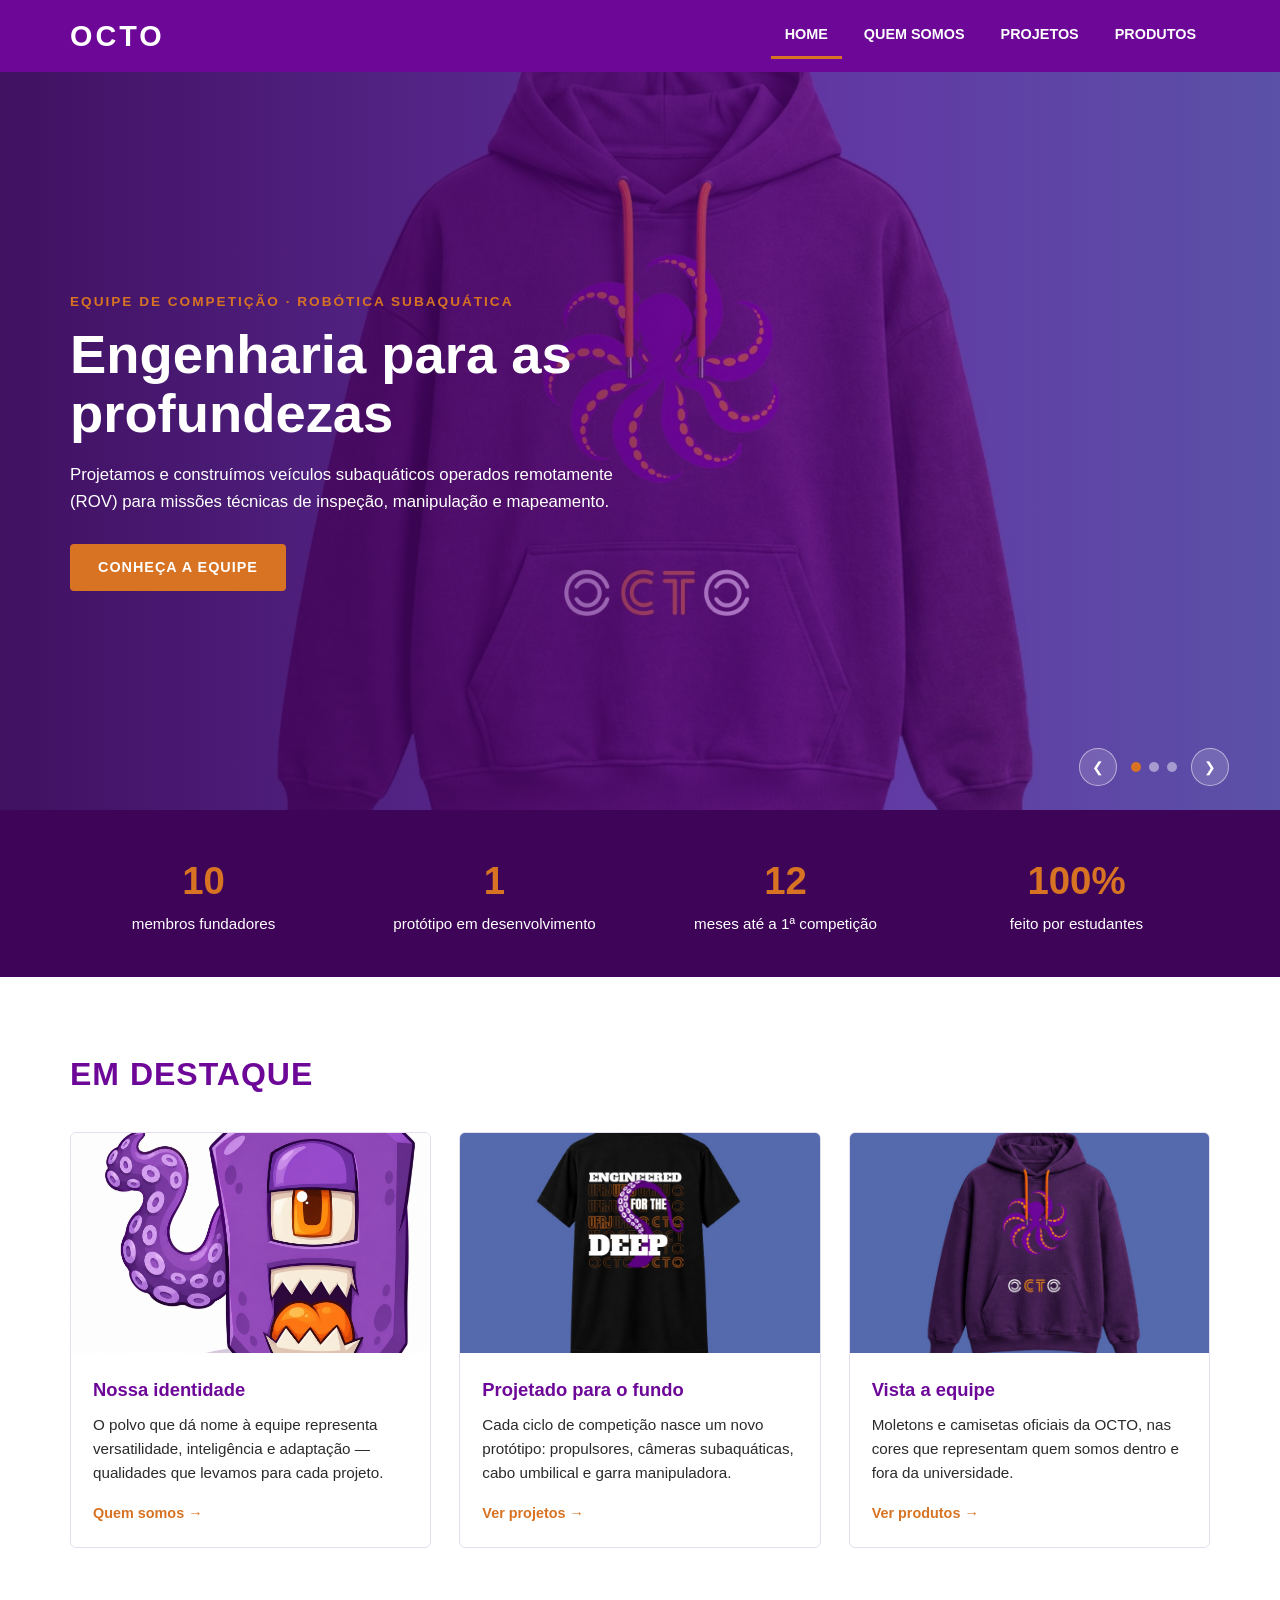
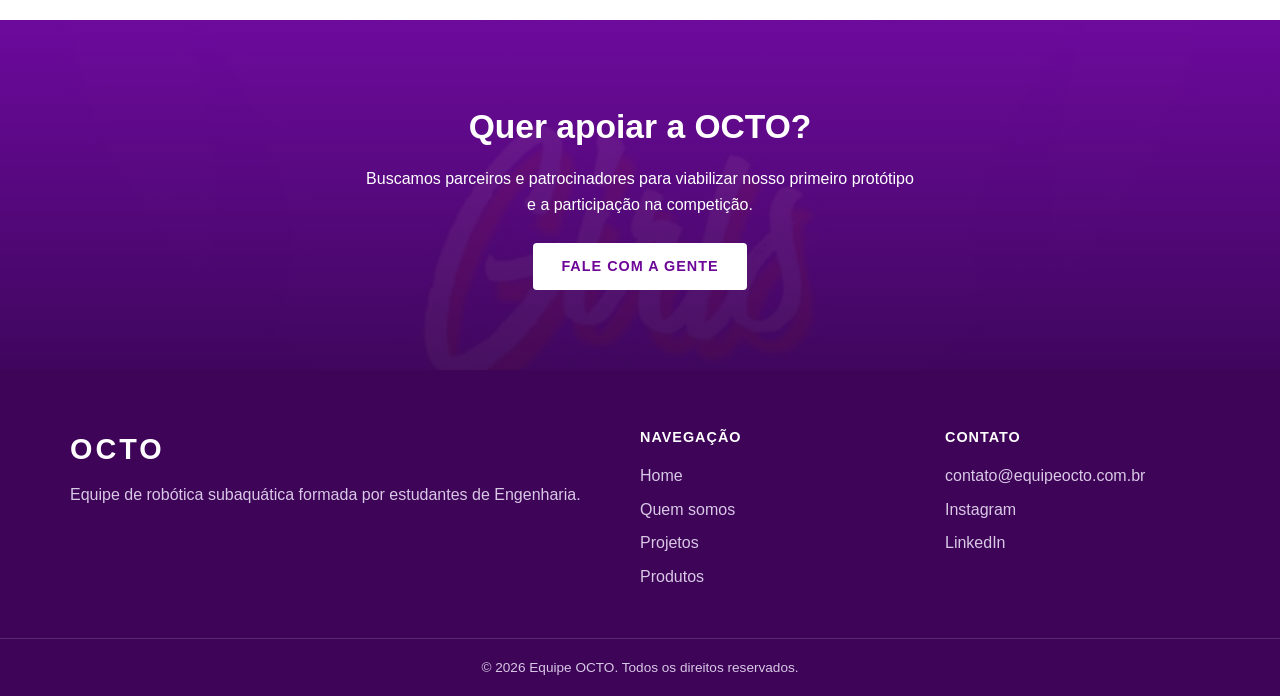
==== index.html @ 863aef0c "feature: Home criada" ====
<!DOCTYPE html>
<html lang="pt-BR">
<head>
  <meta charset="UTF-8">
  <meta name="viewport" content="width=device-width, initial-scale=1.0">
  <title>OCTO — Equipe de Robótica Subaquática</title>
  <meta name="description" content="Site institucional da equipe OCTO, competição de robótica subaquática (ROV).">
  <link rel="stylesheet" href="estilo.css">
</head>
<body>

  <header class="cabecalho" id="cabecalho">
    <div class="container barra">
      <a href="#" class="logo" aria-label="Página inicial da OCTO">OCTO</a>

      <button class="botao-menu" id="botaoMenu" aria-label="Abrir menu" aria-expanded="false">
        <span></span><span></span><span></span>
      </button>

      <nav class="navegacao" id="navegacao">
        <ul>
          <li><a href="#" class="ativo">HOME</a></li>
          <li><a href="#">QUEM SOMOS</a></li>
          <li><a href="#">PROJETOS</a></li>
          <li><a href="#">PRODUTOS</a></li>
        </ul>
      </nav>
    </div>
  </header>

  <main>

    <section class="hero" id="hero">
      <div class="hero-fundo ativo" style="background-image:url('img/foto-hero.png')"></div>
      <div class="hero-fundo" style="background-image:url('img/foto-camisa.png')"></div>
      <div class="hero-fundo" style="background-image:url('img/foto-frase.png')"></div>

      <div class="hero-conteudo container">
        <p class="hero-tag">Equipe de competição · Robótica subaquática</p>
        <h1>Engenharia para as<br>profundezas</h1>
        <p class="hero-texto">Projetamos e construímos veículos subaquáticos operados remotamente (ROV) para missões técnicas de inspeção, manipulação e mapeamento.</p>
        <a href="#" class="botao">Conheça a equipe</a>
      </div>

      <div class="hero-controles">
        <button id="setaAnterior" aria-label="Foto anterior">&#10094;</button>
        <div class="pontos" id="pontos"></div>
        <button id="setaProximo" aria-label="Próxima foto">&#10095;</button>
      </div>
    </section>

    <section class="numeros">
      <div class="container grade-numeros">
        <div class="numero"><strong>10</strong><span>membros fundadores</span></div>
        <div class="numero"><strong>1</strong><span>protótipo em desenvolvimento</span></div>
        <div class="numero"><strong>12</strong><span>meses até a 1ª competição</span></div>
        <div class="numero"><strong>100%</strong><span>feito por estudantes</span></div>
      </div>
    </section>

    <section class="destaques container">
      <h2 class="titulo-secao">Em destaque</h2>
      <div class="grade-cards">
        <article class="card">
          <img src="img/foto-mascote.png" alt="Mascote da equipe OCTO">
          <div class="card-corpo">
            <h3>Nossa identidade</h3>
            <p>O polvo que dá nome à equipe representa versatilidade, inteligência e adaptação — qualidades que levamos para cada projeto.</p>
            <a href="#" class="link-card">Quem somos &rarr;</a>
          </div>
        </article>
        <article class="card">
          <img src="img/foto-camisa.png" alt="Camiseta da equipe com tentáculo de polvo">
          <div class="card-corpo">
            <h3>Projetado para o fundo</h3>
            <p>Cada ciclo de competição nasce um novo protótipo: propulsores, câmeras subaquáticas, cabo umbilical e garra manipuladora.</p>
            <a href="#" class="link-card">Ver projetos &rarr;</a>
          </div>
        </article>
        <article class="card">
          <img src="img/foto-hero.png" alt="Moletom roxo da equipe OCTO">
          <div class="card-corpo">
            <h3>Vista a equipe</h3>
            <p>Moletons e camisetas oficiais da OCTO, nas cores que representam quem somos dentro e fora da universidade.</p>
            <a href="#" class="link-card">Ver produtos &rarr;</a>
          </div>
        </article>
      </div>
    </section>

    <section class="chamada">
      <div class="container chamada-conteudo">
        <h2>Quer apoiar a OCTO?</h2>
        <p>Buscamos parceiros e patrocinadores para viabilizar nosso primeiro protótipo e a participação na competição.</p>
        <a href="#" class="botao botao-claro">Fale com a gente</a>
      </div>
    </section>
  </main>

  <footer class="rodape">
    <div class="container grade-rodape">
      <div>
        <p class="logo logo-rodape">OCTO</p>
        <p>Equipe de robótica subaquática formada por estudantes de Engenharia.</p>
      </div>
      <div>
        <h4>Navegação</h4>
        <ul>
          <li><a href="#">Home</a></li>
          <li><a href="#">Quem somos</a></li>
          <li><a href="#">Projetos</a></li>
          <li><a href="#">Produtos</a></li>
        </ul>
      </div>
      <div>
        <h4>Contato</h4>
        <ul>
          <li><a href="mailto:contato@equipeocto.com.br">contato@equipeocto.com.br</a></li>
          <li><a href="#">Instagram</a></li>
          <li><a href="#">LinkedIn</a></li>
        </ul>
      </div>
    </div>
    <div class="rodape-base">
      <p>&copy; <span id="anoAtual"></span> Equipe OCTO. Todos os direitos reservados.</p>
    </div>
  </footer>

  <button class="voltar-topo" id="voltarTopo" aria-label="Voltar ao topo">&#8679;</button>

  <script src="script.js"></script>
</body>
</html>
---- estilo.css ----
:root {
  --roxo: #6d0798;
  --roxo-logo: #6d0897;
  --roxo-escuro: #3d0457;
  --laranja: #d77323;
  --branco: #ffffff;
  --cinza: #f4f0f7;
  --texto: #2b2b2b;
}

* { margin: 0; padding: 0; box-sizing: border-box; }

body {
  font-family: "Segoe UI", Arial, Helvetica, sans-serif;
  color: var(--texto);
  background: var(--branco);
  line-height: 1.6;
}

img { max-width: 100%; display: block; }
a { text-decoration: none; color: inherit; }
ul { list-style: none; }

.container { width: min(1140px, 92%); margin: 0 auto; }

.botao {
  display: inline-block;
  background: var(--laranja);
  color: var(--branco);
  font-weight: 700;
  padding: 12px 28px;
  border-radius: 4px;
  text-transform: uppercase;
  letter-spacing: 1px;
  font-size: 0.9rem;
}
.botao:hover { background: #b85f18; }
.botao-claro { background: var(--branco); color: var(--roxo); }
.botao-claro:hover { background: var(--cinza); }

.titulo-secao {
  font-size: 2rem;
  color: var(--roxo);
  margin-bottom: 32px;
  text-transform: uppercase;
  letter-spacing: 1px;
}

.cabecalho {
  background: var(--roxo);
  position: sticky;
  top: 0;
  z-index: 100;
}
.cabecalho.rolado { box-shadow: 0 2px 10px rgba(0, 0, 0, 0.35); }

.barra {
  display: flex;
  align-items: center;
  justify-content: space-between;
  height: 72px;
}

.logo {
  font-size: 1.8rem;
  font-weight: 800;
  letter-spacing: 3px;
  color: var(--branco);
}

.navegacao ul { display: flex; gap: 8px; }

.navegacao a {
  color: var(--branco);
  font-weight: 600;
  font-size: 0.9rem;
  padding: 10px 14px;
  border-bottom: 3px solid transparent;
  display: inline-block;
}
.navegacao a:hover { color: #f3c28e; }
.navegacao a.ativo { border-bottom-color: var(--laranja); }

.botao-menu {
  display: none;
  background: none;
  border: none;
  cursor: pointer;
  flex-direction: column;
  gap: 5px;
  padding: 8px;
}
.botao-menu span {
  width: 26px;
  height: 3px;
  background: var(--branco);
  display: block;
}

.hero {
  position: relative;
  min-height: 82vh;
  display: flex;
  align-items: center;
  overflow: hidden;
}

.hero-fundo {
  position: absolute;
  inset: 0;
  background-size: cover;
  background-position: center;
  opacity: 0;
  visibility: hidden;
}
.hero-fundo.ativo { opacity: 1; visibility: visible; }

.hero::after {
  content: "";
  position: absolute;
  inset: 0;
  background: linear-gradient(90deg, rgba(61, 4, 87, 0.88) 0%, rgba(109, 7, 152, 0.55) 60%, rgba(109, 7, 152, 0.25) 100%);
}

.hero-conteudo { position: relative; z-index: 2; color: var(--branco); max-width: 1140px; }

.hero-tag {
  color: var(--laranja);
  font-weight: 700;
  text-transform: uppercase;
  letter-spacing: 2px;
  font-size: 0.85rem;
  margin-bottom: 12px;
}

.hero h1 {
  font-size: 3.4rem;
  line-height: 1.1;
  margin-bottom: 18px;
}

.hero-texto { max-width: 560px; margin-bottom: 28px; font-size: 1.05rem; }

.hero-controles {
  position: absolute;
  bottom: 24px;
  right: 4%;
  z-index: 3;
  display: flex;
  align-items: center;
  gap: 14px;
}
.hero-controles button {
  background: rgba(255, 255, 255, 0.15);
  border: 1px solid rgba(255, 255, 255, 0.5);
  color: var(--branco);
  width: 38px;
  height: 38px;
  border-radius: 50%;
  cursor: pointer;
  font-size: 0.9rem;
}
.hero-controles button:hover { background: var(--laranja); border-color: var(--laranja); }

.pontos { display: flex; gap: 8px; }
.pontos span {
  width: 10px;
  height: 10px;
  border-radius: 50%;
  background: rgba(255, 255, 255, 0.45);
  cursor: pointer;
}
.pontos span.ativo { background: var(--laranja); }

.numeros { background: var(--roxo-escuro); color: var(--branco); padding: 40px 0; }

.grade-numeros {
  display: grid;
  grid-template-columns: repeat(4, 1fr);
  gap: 24px;
  text-align: center;
}

.numero strong {
  display: block;
  font-size: 2.4rem;
  color: var(--laranja);
}
.numero span { font-size: 0.95rem; }

.destaques { padding: 72px 0; }

.grade-cards {
  display: grid;
  grid-template-columns: repeat(3, 1fr);
  gap: 28px;
}

.card {
  background: var(--branco);
  border: 1px solid #e6ddee;
  border-radius: 6px;
  overflow: hidden;
}
.card:hover { box-shadow: 0 8px 24px rgba(109, 7, 152, 0.15); }

.card img { width: 100%; height: 220px; object-fit: cover; }

.card-corpo { padding: 22px; }
.card-corpo h3 { color: var(--roxo); margin-bottom: 8px; font-size: 1.15rem; }
.card-corpo p { font-size: 0.95rem; margin-bottom: 14px; }

.link-card { color: var(--laranja); font-weight: 700; font-size: 0.9rem; }
.link-card:hover { color: var(--roxo); }

.chamada {
  background: linear-gradient(rgba(109, 7, 152, 0.92), rgba(61, 4, 87, 0.95)), url("img/foto-frase.png") center/cover;
  color: var(--branco);
  text-align: center;
  padding: 80px 0;
}
.chamada h2 { font-size: 2.1rem; margin-bottom: 12px; }
.chamada p { max-width: 560px; margin: 0 auto 26px; }

.rodape { background: var(--roxo-escuro); color: #d9c8e6; }

.grade-rodape {
  display: grid;
  grid-template-columns: 2fr 1fr 1fr;
  gap: 40px;
  padding: 56px 0 40px;
}

.logo-rodape { color: var(--branco); margin-bottom: 10px; }

.rodape h4 {
  color: var(--branco);
  margin-bottom: 14px;
  text-transform: uppercase;
  letter-spacing: 1px;
  font-size: 0.9rem;
}
.rodape li { margin-bottom: 8px; }
.rodape a:hover { color: var(--laranja); }

.rodape-base {
  border-top: 1px solid rgba(255, 255, 255, 0.15);
  text-align: center;
  padding: 18px 0;
  font-size: 0.85rem;
}

.voltar-topo {
  position: fixed;
  bottom: 24px;
  right: 24px;
  width: 44px;
  height: 44px;
  border-radius: 50%;
  border: none;
  background: var(--laranja);
  color: var(--branco);
  font-size: 1.1rem;
  cursor: pointer;
  display: none;
  z-index: 90;
}
.voltar-topo.visivel { display: block; }
.voltar-topo:hover { background: var(--roxo); }

@media (max-width: 768px) {
  .botao-menu { display: flex; }

  .navegacao {
    position: absolute;
    top: 72px;
    left: 0;
    right: 0;
    background: var(--roxo);
    display: none;
  }
  .navegacao.aberto { display: block; }
  .navegacao ul { flex-direction: column; gap: 0; padding: 8px 0 16px; }
  .navegacao a { display: block; padding: 12px 6%; border-bottom: none; }
  .navegacao a.ativo { border-left: 4px solid var(--laranja); padding-left: calc(6% - 4px); }

  .hero { min-height: 70vh; }
  .hero h1 { font-size: 2.2rem; }
  .hero-controles { right: 50%; transform: translateX(50%); }

  .grade-numeros { grid-template-columns: repeat(2, 1fr); }
  .grade-cards { grid-template-columns: 1fr; }
  .grade-rodape { grid-template-columns: 1fr; gap: 28px; }
  .titulo-secao { font-size: 1.6rem; }
}
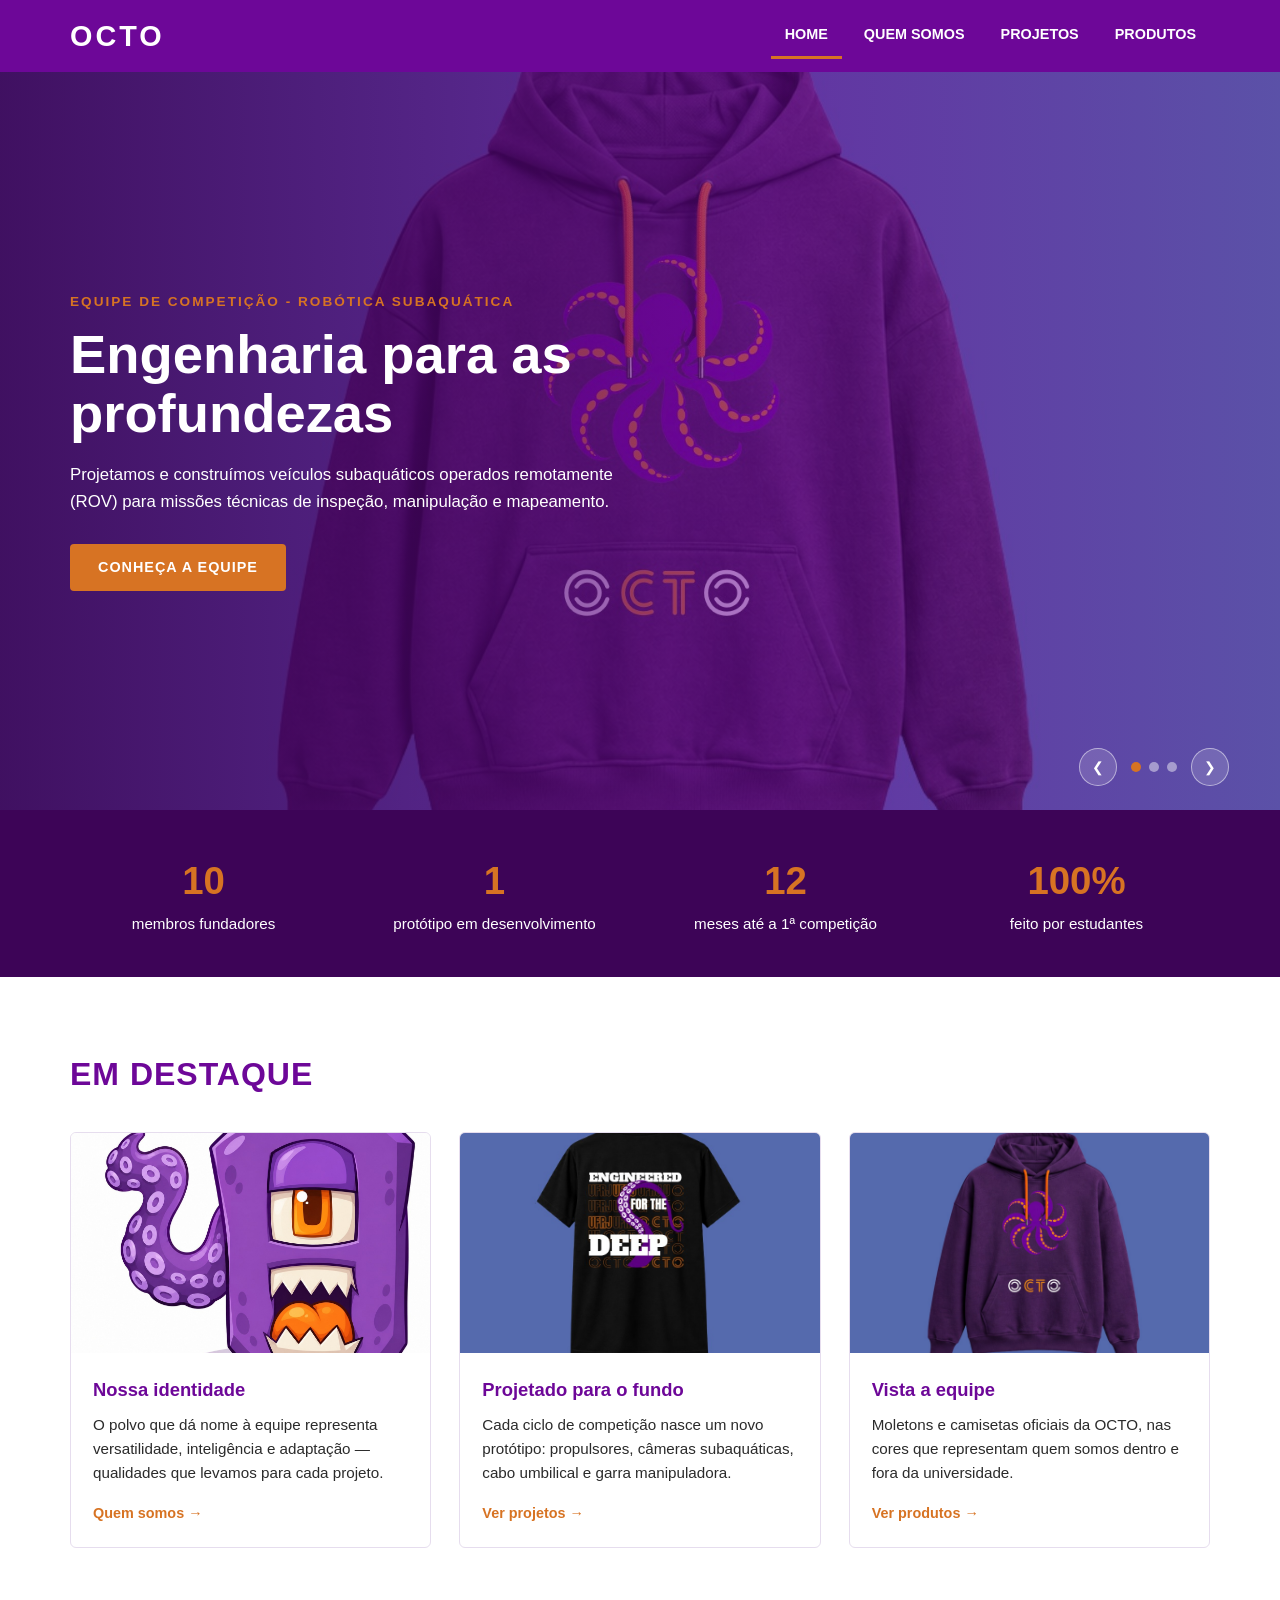
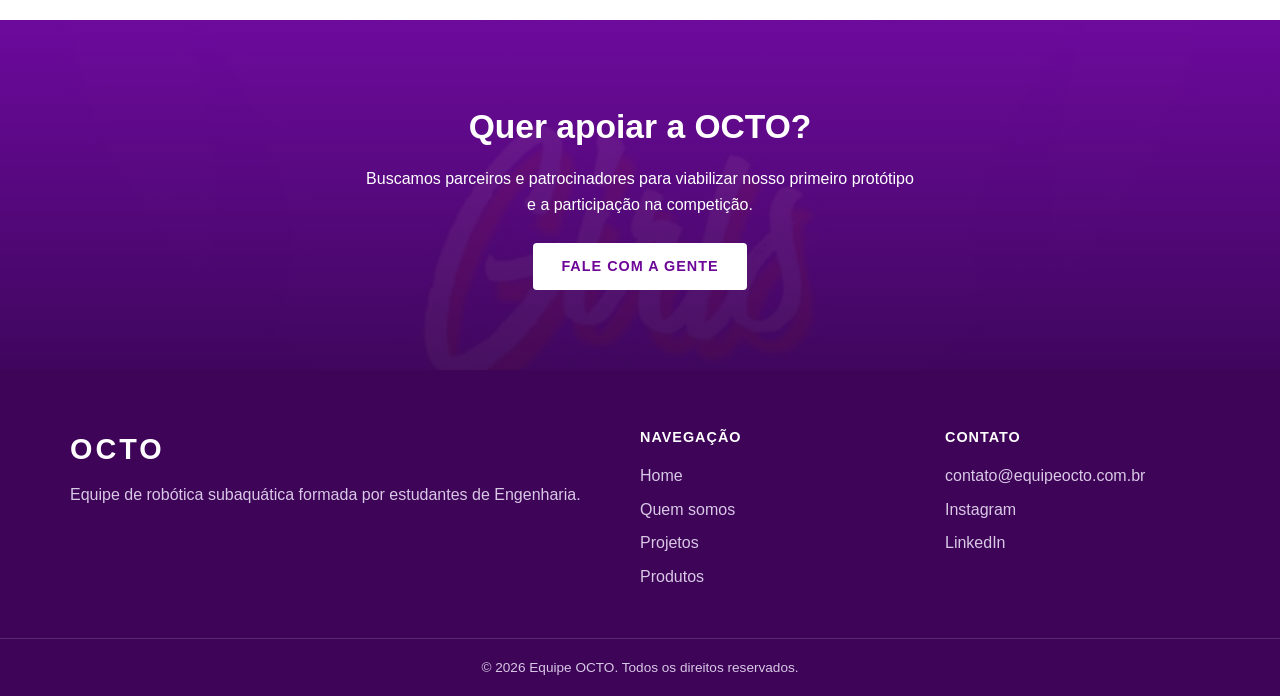
==== commit 7a42a878: "feat/vitor/front/PequenasAlterações" ====
--- a/index.html
+++ b/index.html
@@ -5,13 +5,13 @@
   <meta name="viewport" content="width=device-width, initial-scale=1.0">
   <title>OCTO — Equipe de Robótica Subaquática</title>
   <meta name="description" content="Site institucional da equipe OCTO, competição de robótica subaquática (ROV).">
-  <link rel="stylesheet" href="estilo.css">
+  <link rel="stylesheet" href="base.css">
 </head>
 <body>
 
   <header class="cabecalho" id="cabecalho">
     <div class="container barra">
-      <a href="#" class="logo" aria-label="Página inicial da OCTO">OCTO</a>
+      <a href="index.html" class="logo" aria-label="Página inicial da OCTO">OCTO</a>
 
       <button class="botao-menu" id="botaoMenu" aria-label="Abrir menu" aria-expanded="false">
         <span></span><span></span><span></span>
@@ -19,10 +19,10 @@
 
       <nav class="navegacao" id="navegacao">
         <ul>
-          <li><a href="#" class="ativo">HOME</a></li>
-          <li><a href="#">QUEM SOMOS</a></li>
-          <li><a href="#">PROJETOS</a></li>
-          <li><a href="#">PRODUTOS</a></li>
+          <li><a href="index.html" class="ativo">HOME</a></li>
+          <li><a href="quem-somos.html">QUEM SOMOS</a></li>
+          <li><a href="projetos.html">PROJETOS</a></li>
+          <li><a href="produtos.html">PRODUTOS</a></li>
         </ul>
       </nav>
     </div>
@@ -36,10 +36,10 @@
       <div class="hero-fundo" style="background-image:url('img/foto-frase.png')"></div>
 
       <div class="hero-conteudo container">
-        <p class="hero-tag">Equipe de competição · Robótica subaquática</p>
+        <p class="hero-tag">Equipe de competição - Robótica subaquática</p>
         <h1>Engenharia para as<br>profundezas</h1>
         <p class="hero-texto">Projetamos e construímos veículos subaquáticos operados remotamente (ROV) para missões técnicas de inspeção, manipulação e mapeamento.</p>
-        <a href="#" class="botao">Conheça a equipe</a>
+        <a href="quem-somos.html" class="botao">Conheça a equipe</a>
       </div>
 
       <div class="hero-controles">
@@ -66,7 +66,7 @@
           <div class="card-corpo">
             <h3>Nossa identidade</h3>
             <p>O polvo que dá nome à equipe representa versatilidade, inteligência e adaptação — qualidades que levamos para cada projeto.</p>
-            <a href="#" class="link-card">Quem somos &rarr;</a>
+            <a href="quem-somos.html" class="link-card">Quem somos &rarr;</a>
           </div>
         </article>
         <article class="card">
@@ -74,7 +74,7 @@
           <div class="card-corpo">
             <h3>Projetado para o fundo</h3>
             <p>Cada ciclo de competição nasce um novo protótipo: propulsores, câmeras subaquáticas, cabo umbilical e garra manipuladora.</p>
-            <a href="#" class="link-card">Ver projetos &rarr;</a>
+            <a href="projetos.html" class="link-card">Ver projetos &rarr;</a>
           </div>
         </article>
         <article class="card">
@@ -82,7 +82,7 @@
           <div class="card-corpo">
             <h3>Vista a equipe</h3>
             <p>Moletons e camisetas oficiais da OCTO, nas cores que representam quem somos dentro e fora da universidade.</p>
-            <a href="#" class="link-card">Ver produtos &rarr;</a>
+            <a href="produtos.html" class="link-card">Ver produtos &rarr;</a>
           </div>
         </article>
       </div>
@@ -106,17 +106,17 @@
       <div>
         <h4>Navegação</h4>
         <ul>
-          <li><a href="#">Home</a></li>
-          <li><a href="#">Quem somos</a></li>
-          <li><a href="#">Projetos</a></li>
-          <li><a href="#">Produtos</a></li>
+          <li><a href="index.html">Home</a></li>
+          <li><a href="quem-somos.html">Quem somos</a></li>
+          <li><a href="projetos.html">Projetos</a></li>
+          <li><a href="produtos.html">Produtos</a></li>
         </ul>
       </div>
       <div>
         <h4>Contato</h4>
         <ul>
           <li><a href="mailto:contato@equipeocto.com.br">contato@equipeocto.com.br</a></li>
-          <li><a href="#">Instagram</a></li>
+          <li><a href="www.instagram.com.br">Instagram</a></li>
           <li><a href="#">LinkedIn</a></li>
         </ul>
       </div>
@@ -128,6 +128,6 @@
 
   <button class="voltar-topo" id="voltarTopo" aria-label="Voltar ao topo">&#8679;</button>
 
-  <script src="script.js"></script>
+  <script src="base.js"></script>
 </body>
 </html>
--- a/base.css
+++ b/base.css
@@ -0,0 +1,343 @@
+:root {
+  --roxo: #6d0798;
+  --roxo-logo: #6d0897;
+  --roxo-escuro: #3d0457;
+  --laranja: #d77323;
+  --branco: #ffffff;
+  --cinza: #f4f0f7;
+  --texto: #2b2b2b;
+}
+
+* { margin: 0; padding: 0; box-sizing: border-box; }
+
+body {
+  font-family: "Segoe UI", Arial, Helvetica, sans-serif;
+  color: var(--texto);
+  background: var(--branco);
+  line-height: 1.6;
+}
+
+img { max-width: 100%; display: block; }
+a { text-decoration: none; color: inherit; }
+ul { list-style: none; }
+
+.container { width: min(1140px, 92%); margin: 0 auto; }
+
+.botao {
+  display: inline-block;
+  background: var(--laranja);
+  color: var(--branco);
+  font-weight: 700;
+  padding: 12px 28px;
+  border-radius: 4px;
+  text-transform: uppercase;
+  letter-spacing: 1px;
+  font-size: 0.9rem;
+}
+.botao:hover { background: #b85f18; }
+.botao-claro { background: var(--branco); color: var(--roxo); }
+.botao-claro:hover { background: var(--cinza); }
+
+.titulo-secao {
+  font-size: 2rem;
+  color: var(--roxo);
+  margin-bottom: 32px;
+  text-transform: uppercase;
+  letter-spacing: 1px;
+}
+
+.cabecalho {
+  background: var(--roxo);
+  position: sticky;
+  top: 0;
+  z-index: 100;
+}
+.cabecalho.rolado { box-shadow: 0 2px 10px rgba(0, 0, 0, 0.35); }
+
+.barra {
+  display: flex;
+  align-items: center;
+  justify-content: space-between;
+  height: 72px;
+}
+
+.logo {
+  font-size: 1.8rem;
+  font-weight: 800;
+  letter-spacing: 3px;
+  color: var(--branco);
+}
+
+.navegacao ul { display: flex; gap: 8px; }
+
+.navegacao a {
+  color: var(--branco);
+  font-weight: 600;
+  font-size: 0.9rem;
+  padding: 10px 14px;
+  border-bottom: 3px solid transparent;
+  display: inline-block;
+}
+.navegacao a:hover { color: #f3c28e; }
+.navegacao a.ativo { border-bottom-color: var(--laranja); }
+
+.botao-menu {
+  display: none;
+  background: none;
+  border: none;
+  cursor: pointer;
+  flex-direction: column;
+  gap: 5px;
+  padding: 8px;
+}
+.botao-menu span {
+  width: 26px;
+  height: 3px;
+  background: var(--branco);
+  display: block;
+}
+
+.hero {
+  position: relative;
+  min-height: 82vh;
+  display: flex;
+  align-items: center;
+  overflow: hidden;
+}
+
+.hero-fundo {
+  position: absolute;
+  inset: 0;
+  background-size: cover;
+  background-position: center;
+  opacity: 0;
+  visibility: hidden;
+}
+.hero-fundo.ativo { opacity: 1; visibility: visible; }
+
+.hero::after {
+  content: "";
+  position: absolute;
+  inset: 0;
+  background: linear-gradient(90deg, rgba(61, 4, 87, 0.88) 0%, rgba(109, 7, 152, 0.55) 60%, rgba(109, 7, 152, 0.25) 100%);
+}
+
+.hero-conteudo { position: relative; z-index: 2; color: var(--branco); max-width: 1140px; }
+
+.hero-tag {
+  color: var(--laranja);
+  font-weight: 700;
+  text-transform: uppercase;
+  letter-spacing: 2px;
+  font-size: 0.85rem;
+  margin-bottom: 12px;
+}
+
+.hero h1 {
+  font-size: 3.4rem;
+  line-height: 1.1;
+  margin-bottom: 18px;
+}
+
+.hero-texto { max-width: 560px; margin-bottom: 28px; font-size: 1.05rem; }
+
+.hero-controles {
+  position: absolute;
+  bottom: 24px;
+  right: 4%;
+  z-index: 3;
+  display: flex;
+  align-items: center;
+  gap: 14px;
+}
+.hero-controles button {
+  background: rgba(255, 255, 255, 0.15);
+  border: 1px solid rgba(255, 255, 255, 0.5);
+  color: var(--branco);
+  width: 38px;
+  height: 38px;
+  border-radius: 50%;
+  cursor: pointer;
+  font-size: 0.9rem;
+}
+.hero-controles button:hover { background: var(--laranja); border-color: var(--laranja); }
+
+.pontos { display: flex; gap: 8px; }
+.pontos span {
+  width: 10px;
+  height: 10px;
+  border-radius: 50%;
+  background: rgba(255, 255, 255, 0.45);
+  cursor: pointer;
+}
+.pontos span.ativo { background: var(--laranja); }
+
+.numeros { background: var(--roxo-escuro); color: var(--branco); padding: 40px 0; }
+
+.grade-numeros {
+  display: grid;
+  grid-template-columns: repeat(4, 1fr);
+  gap: 24px;
+  text-align: center;
+}
+
+.numero strong {
+  display: block;
+  font-size: 2.4rem;
+  color: var(--laranja);
+}
+.numero span { font-size: 0.95rem; }
+
+.destaques { padding: 72px 0; }
+
+.grade-cards {
+  display: grid;
+  grid-template-columns: repeat(3, 1fr);
+  gap: 28px;
+}
+
+.card {
+  background: var(--branco);
+  border: 1px solid #e6ddee;
+  border-radius: 6px;
+  overflow: hidden;
+}
+.card:hover { box-shadow: 0 8px 24px rgba(109, 7, 152, 0.15); }
+
+.card img { width: 100%; height: 220px; object-fit: cover; }
+
+.card-corpo { padding: 22px; }
+.card-corpo h3 { color: var(--roxo); margin-bottom: 8px; font-size: 1.15rem; }
+.card-corpo p { font-size: 0.95rem; margin-bottom: 14px; }
+
+.link-card { color: var(--laranja); font-weight: 700; font-size: 0.9rem; }
+.link-card:hover { color: var(--roxo); }
+
+.chamada {
+  background: linear-gradient(rgba(109, 7, 152, 0.92), rgba(61, 4, 87, 0.95)), url("img/foto-frase.png") center/cover;
+  color: var(--branco);
+  text-align: center;
+  padding: 80px 0;
+}
+.chamada h2 { font-size: 2.1rem; margin-bottom: 12px; }
+.chamada p { max-width: 560px; margin: 0 auto 26px; }
+
+.rodape { background: var(--roxo-escuro); color: #d9c8e6; }
+
+.grade-rodape {
+  display: grid;
+  grid-template-columns: 2fr 1fr 1fr;
+  gap: 40px;
+  padding: 56px 0 40px;
+}
+
+.logo-rodape { color: var(--branco); margin-bottom: 10px; }
+
+.rodape h4 {
+  color: var(--branco);
+  margin-bottom: 14px;
+  text-transform: uppercase;
+  letter-spacing: 1px;
+  font-size: 0.9rem;
+}
+.rodape li { margin-bottom: 8px; }
+.rodape a:hover { color: var(--laranja); }
+
+.rodape-base {
+  border-top: 1px solid rgba(255, 255, 255, 0.15);
+  text-align: center;
+  padding: 18px 0;
+  font-size: 0.85rem;
+}
+
+.banner-pagina {
+  background: linear-gradient(rgba(109, 7, 152, 0.9), rgba(61, 4, 87, 0.92)), url("img/foto-hero.png") center/cover;
+  color: var(--branco);
+  padding: 72px 0;
+}
+.banner-pagina h1 { font-size: 2.6rem; }
+
+.sobre { padding: 64px 0 24px; }
+.sobre p { max-width: 760px; margin-bottom: 16px; }
+
+.integrantes { padding: 24px 0 72px; }
+
+.integrante {
+  display: grid;
+  grid-template-columns: 320px 1fr;
+  gap: 40px;
+  align-items: center;
+  padding: 32px 0;
+  border-bottom: 1px solid #e6ddee;
+}
+.integrante:last-child { border-bottom: none; }
+.integrante.invertido { grid-template-columns: 1fr 320px; }
+.integrante.invertido .foto-integrante { order: 2; }
+
+.foto-integrante img {
+  width: 100%;
+  height: 280px;
+  object-fit: cover;
+  border-radius: 6px;
+  border: 3px solid var(--laranja);
+}
+
+.texto-integrante h3 { color: var(--roxo); font-size: 1.4rem; }
+.cargo {
+  color: var(--laranja);
+  font-weight: 700;
+  font-size: 0.85rem;
+  text-transform: uppercase;
+  letter-spacing: 1px;
+  margin-bottom: 10px;
+}
+.historia { font-size: 0.98rem; }
+
+.voltar-topo {
+  position: fixed;
+  bottom: 24px;
+  right: 24px;
+  width: 44px;
+  height: 44px;
+  border-radius: 50%;
+  border: none;
+  background: var(--laranja);
+  color: var(--branco);
+  font-size: 1.1rem;
+  cursor: pointer;
+  display: none;
+  z-index: 90;
+}
+.voltar-topo.visivel { display: block; }
+.voltar-topo:hover { background: var(--roxo); }
+
+@media (max-width: 768px) {
+  .botao-menu { display: flex; }
+
+  .navegacao {
+    position: absolute;
+    top: 72px;
+    left: 0;
+    right: 0;
+    background: var(--roxo);
+    display: none;
+  }
+  .navegacao.aberto { display: block; }
+  .navegacao ul { flex-direction: column; gap: 0; padding: 8px 0 16px; }
+  .navegacao a { display: block; padding: 12px 6%; border-bottom: none; }
+  .navegacao a.ativo { border-left: 4px solid var(--laranja); padding-left: calc(6% - 4px); }
+
+  .hero { min-height: 70vh; }
+  .hero h1 { font-size: 2.2rem; }
+  .hero-controles { right: 50%; transform: translateX(50%); }
+
+  .grade-numeros { grid-template-columns: repeat(2, 1fr); }
+  .grade-cards { grid-template-columns: 1fr; }
+  .grade-rodape { grid-template-columns: 1fr; gap: 28px; }
+  .titulo-secao { font-size: 1.6rem; }
+
+  .banner-pagina { padding: 48px 0; }
+  .banner-pagina h1 { font-size: 2rem; }
+  .integrante, .integrante.invertido { grid-template-columns: 1fr; gap: 18px; }
+  .integrante.invertido .foto-integrante { order: 0; }
+}
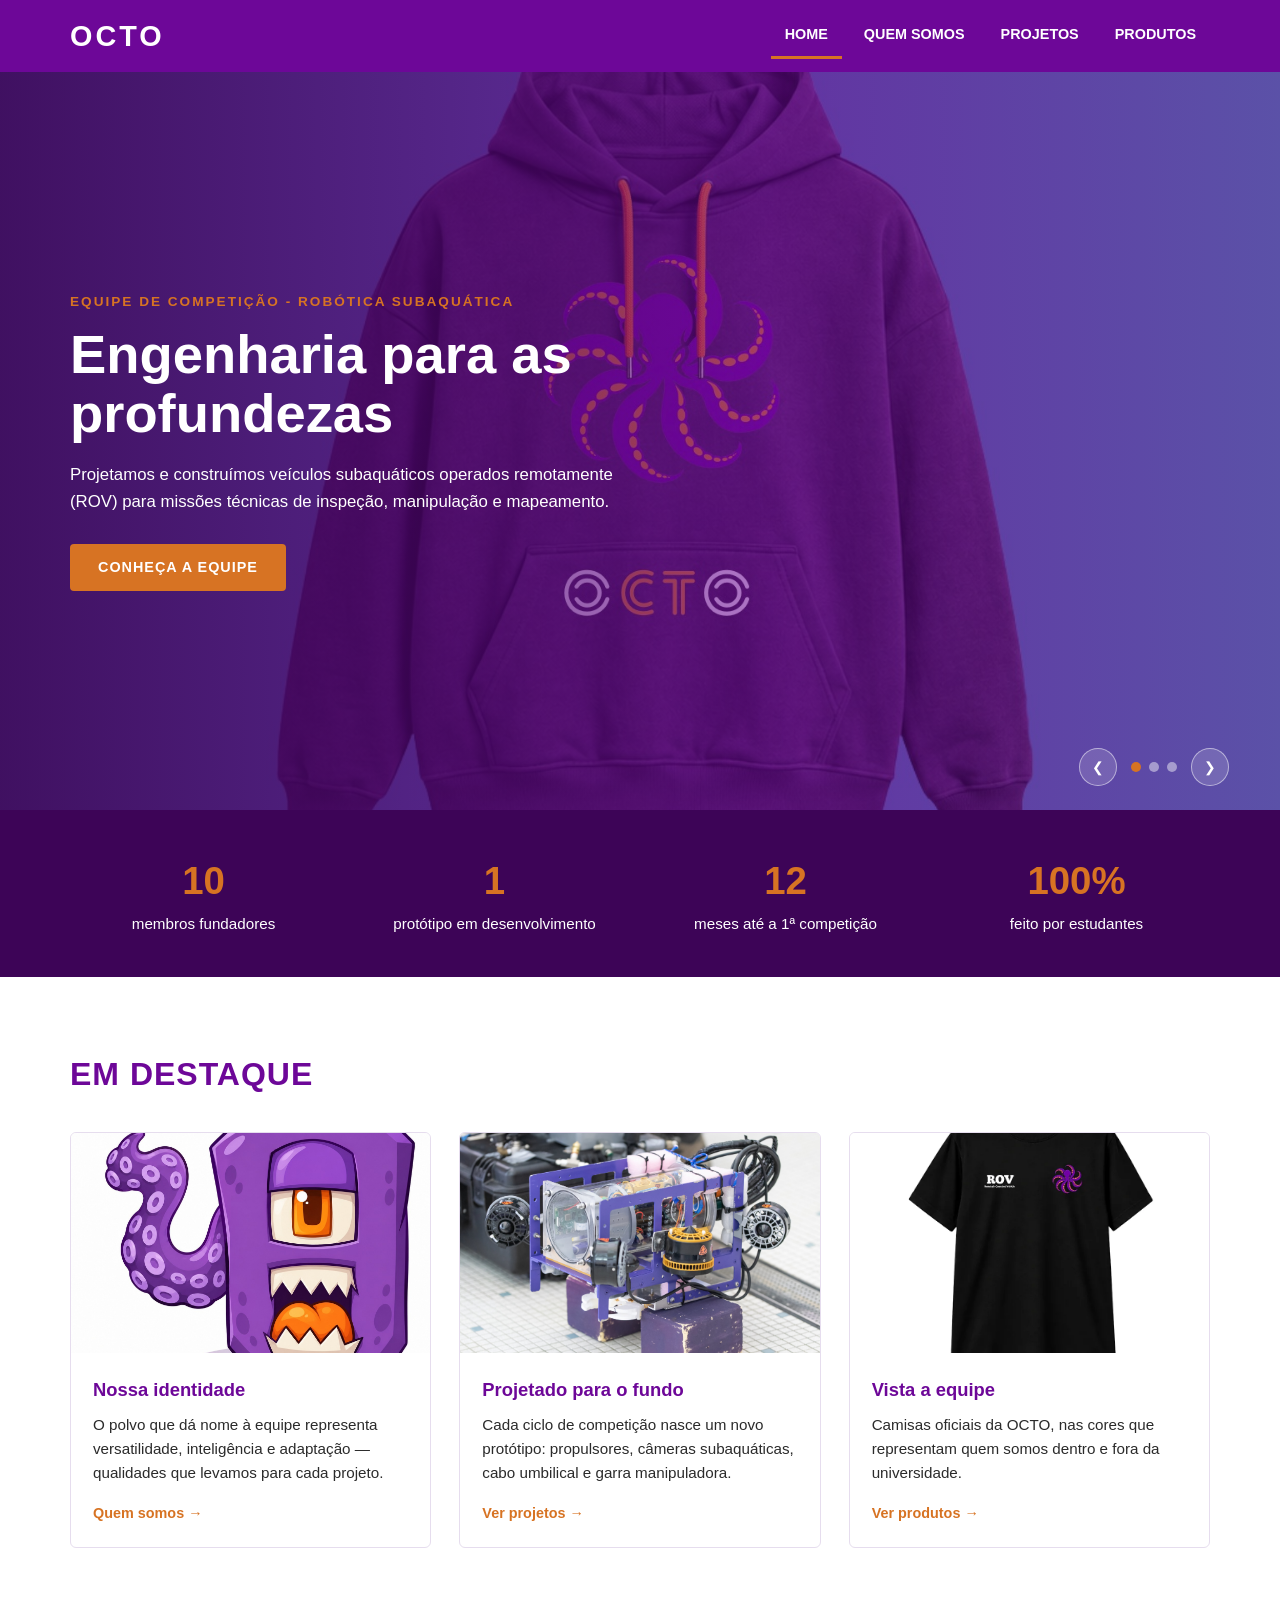
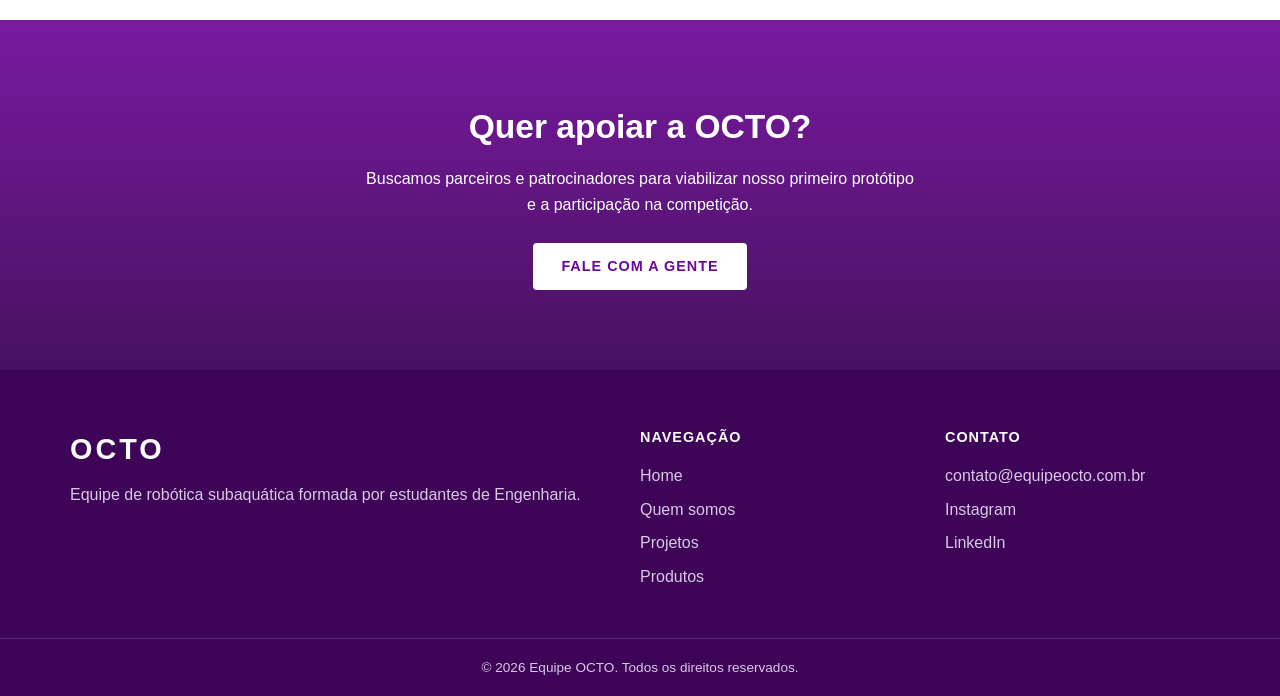
==== commit d182038d: "feat/vitor/front/AlterandoFotos" ====
--- a/index.html
+++ b/index.html
@@ -70,7 +70,7 @@
           </div>
         </article>
         <article class="card">
-          <img src="img/foto-camisa.png" alt="Camiseta da equipe com tentáculo de polvo">
+          <img src="img/foto-rov.jpg" alt="ROV OCTO">
           <div class="card-corpo">
             <h3>Projetado para o fundo</h3>
             <p>Cada ciclo de competição nasce um novo protótipo: propulsores, câmeras subaquáticas, cabo umbilical e garra manipuladora.</p>
@@ -78,10 +78,10 @@
           </div>
         </article>
         <article class="card">
-          <img src="img/foto-hero.png" alt="Moletom roxo da equipe OCTO">
+          <img src="img/produtos/camisa-deep-front.webp" alt="Camisa da equipe">
           <div class="card-corpo">
             <h3>Vista a equipe</h3>
-            <p>Moletons e camisetas oficiais da OCTO, nas cores que representam quem somos dentro e fora da universidade.</p>
+            <p>Camisas oficiais da OCTO, nas cores que representam quem somos dentro e fora da universidade.</p>
             <a href="produtos.html" class="link-card">Ver produtos &rarr;</a>
           </div>
         </article>
--- a/base.css
+++ b/base.css
@@ -214,7 +214,7 @@
 .link-card:hover { color: var(--roxo); }
 
 .chamada {
-  background: linear-gradient(rgba(109, 7, 152, 0.92), rgba(61, 4, 87, 0.95)), url("img/foto-frase.png") center/cover;
+  background: linear-gradient(rgba(109, 7, 152, 0.92), rgba(61, 4, 87, 0.95)), url("img/produtos/fundo-hero.png") center/cover;
   color: var(--branco);
   text-align: center;
   padding: 80px 0;
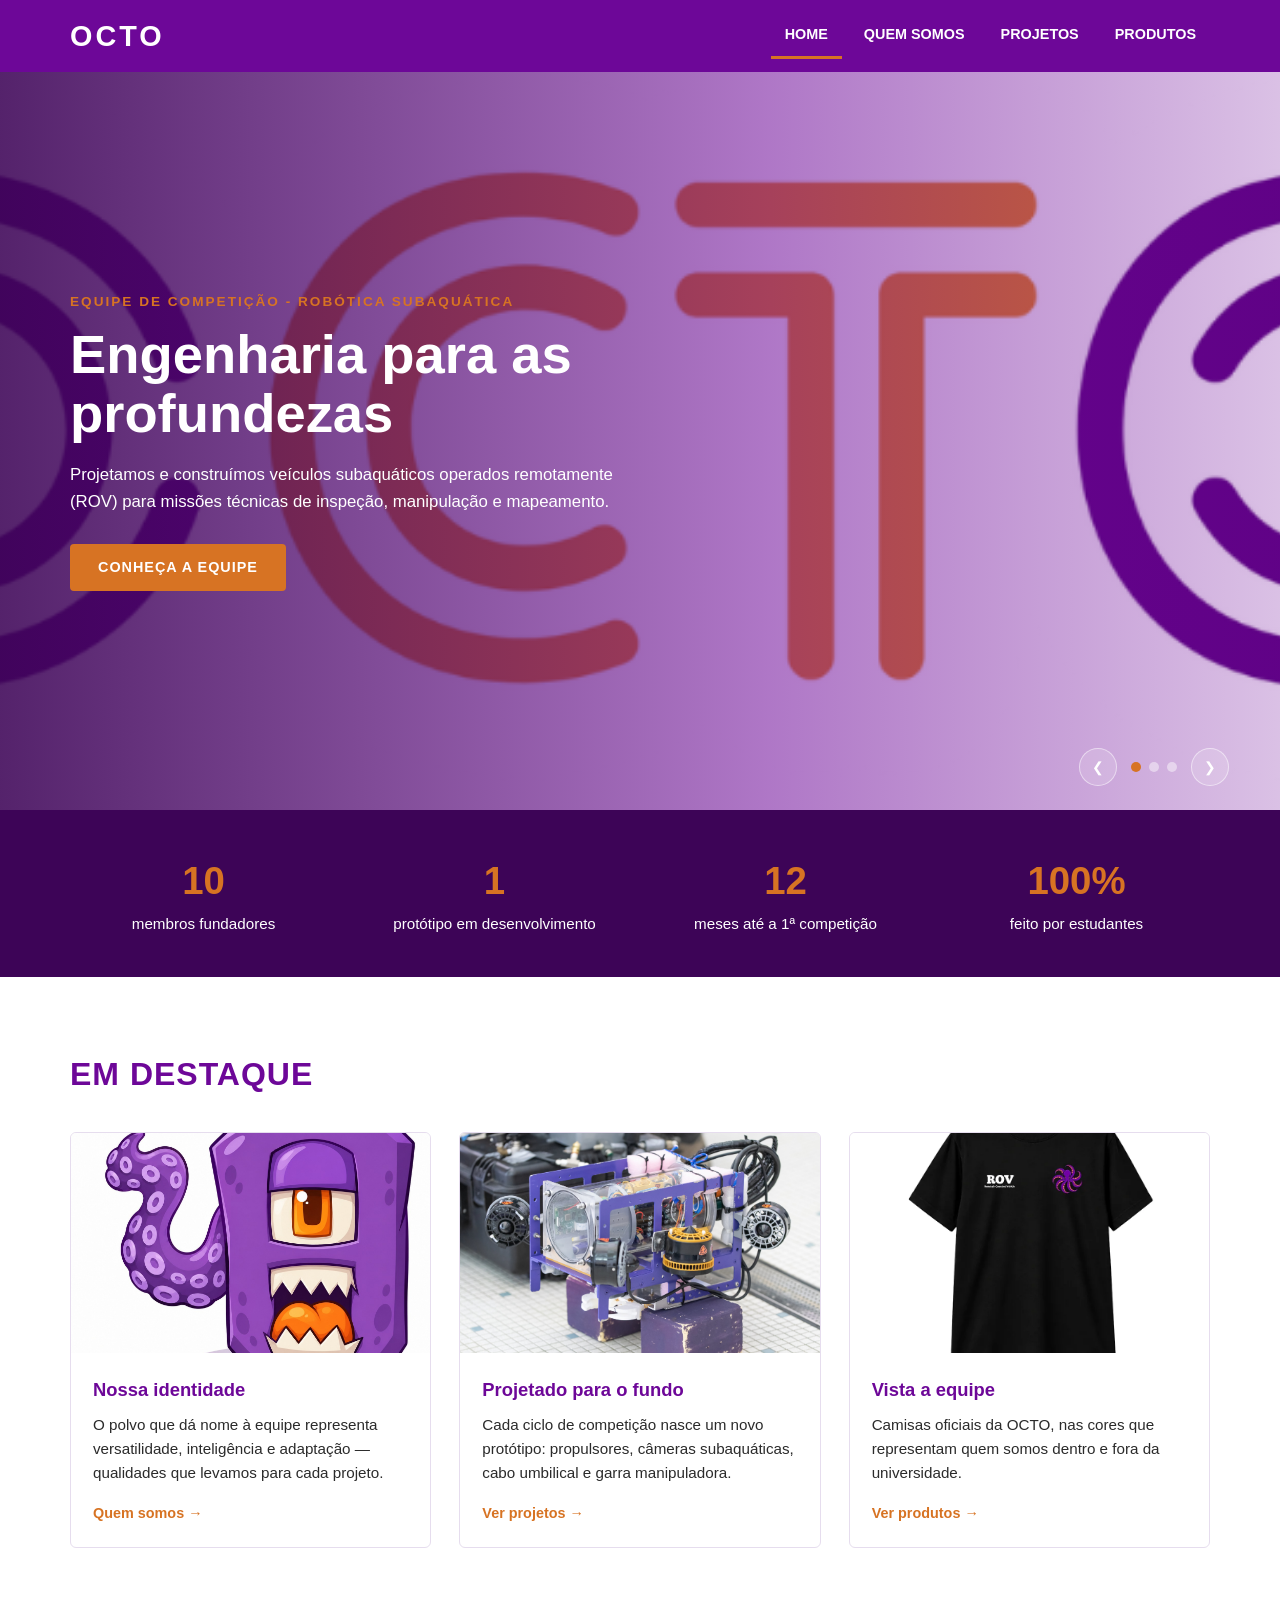
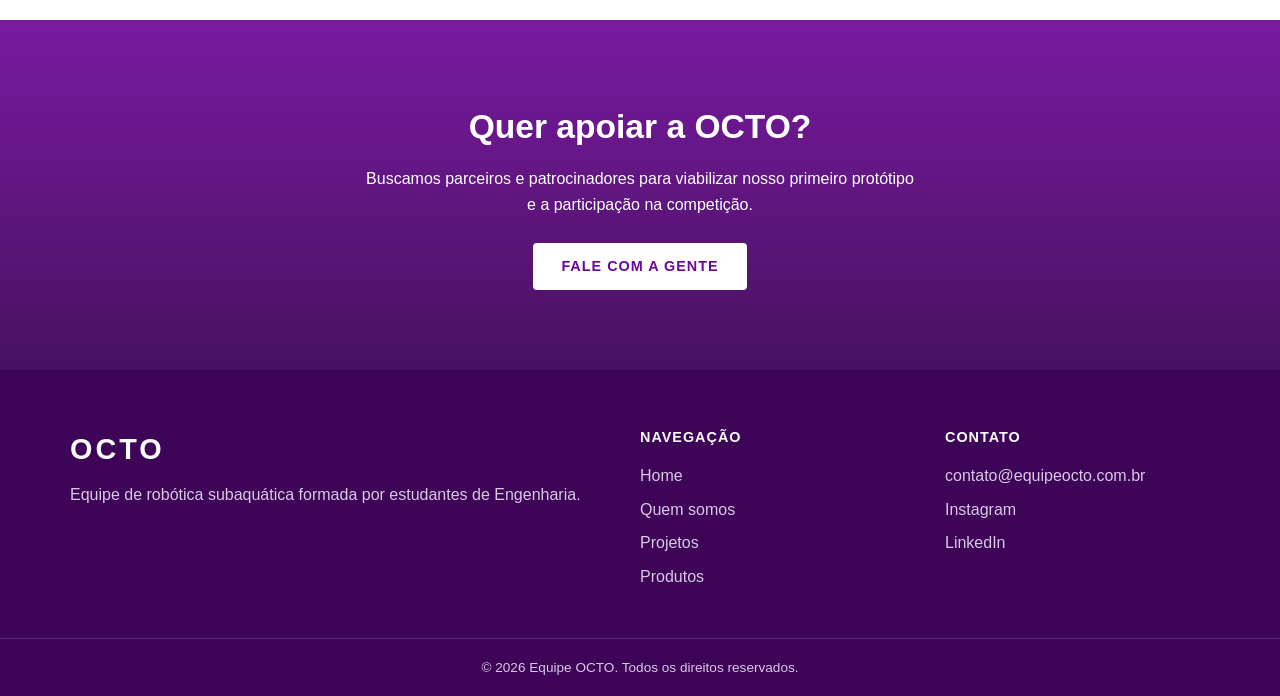
==== commit eeb30874: "feat/vitor/front/AtualizandoMaisFotos" ====
--- a/index.html
+++ b/index.html
@@ -31,9 +31,9 @@
   <main>
 
     <section class="hero" id="hero">
-      <div class="hero-fundo ativo" style="background-image:url('img/foto-hero.png')"></div>
+      <div class="hero-fundo ativo" style="background-image:url('img/produtos/logo.webp')"></div>
       <div class="hero-fundo" style="background-image:url('img/foto-camisa.png')"></div>
-      <div class="hero-fundo" style="background-image:url('img/foto-frase.png')"></div>
+      <div class="hero-fundo" style="background-image:url('img/produtos/fundo_hero.webp')"></div>
 
       <div class="hero-conteudo container">
         <p class="hero-tag">Equipe de competição - Robótica subaquática</p>
